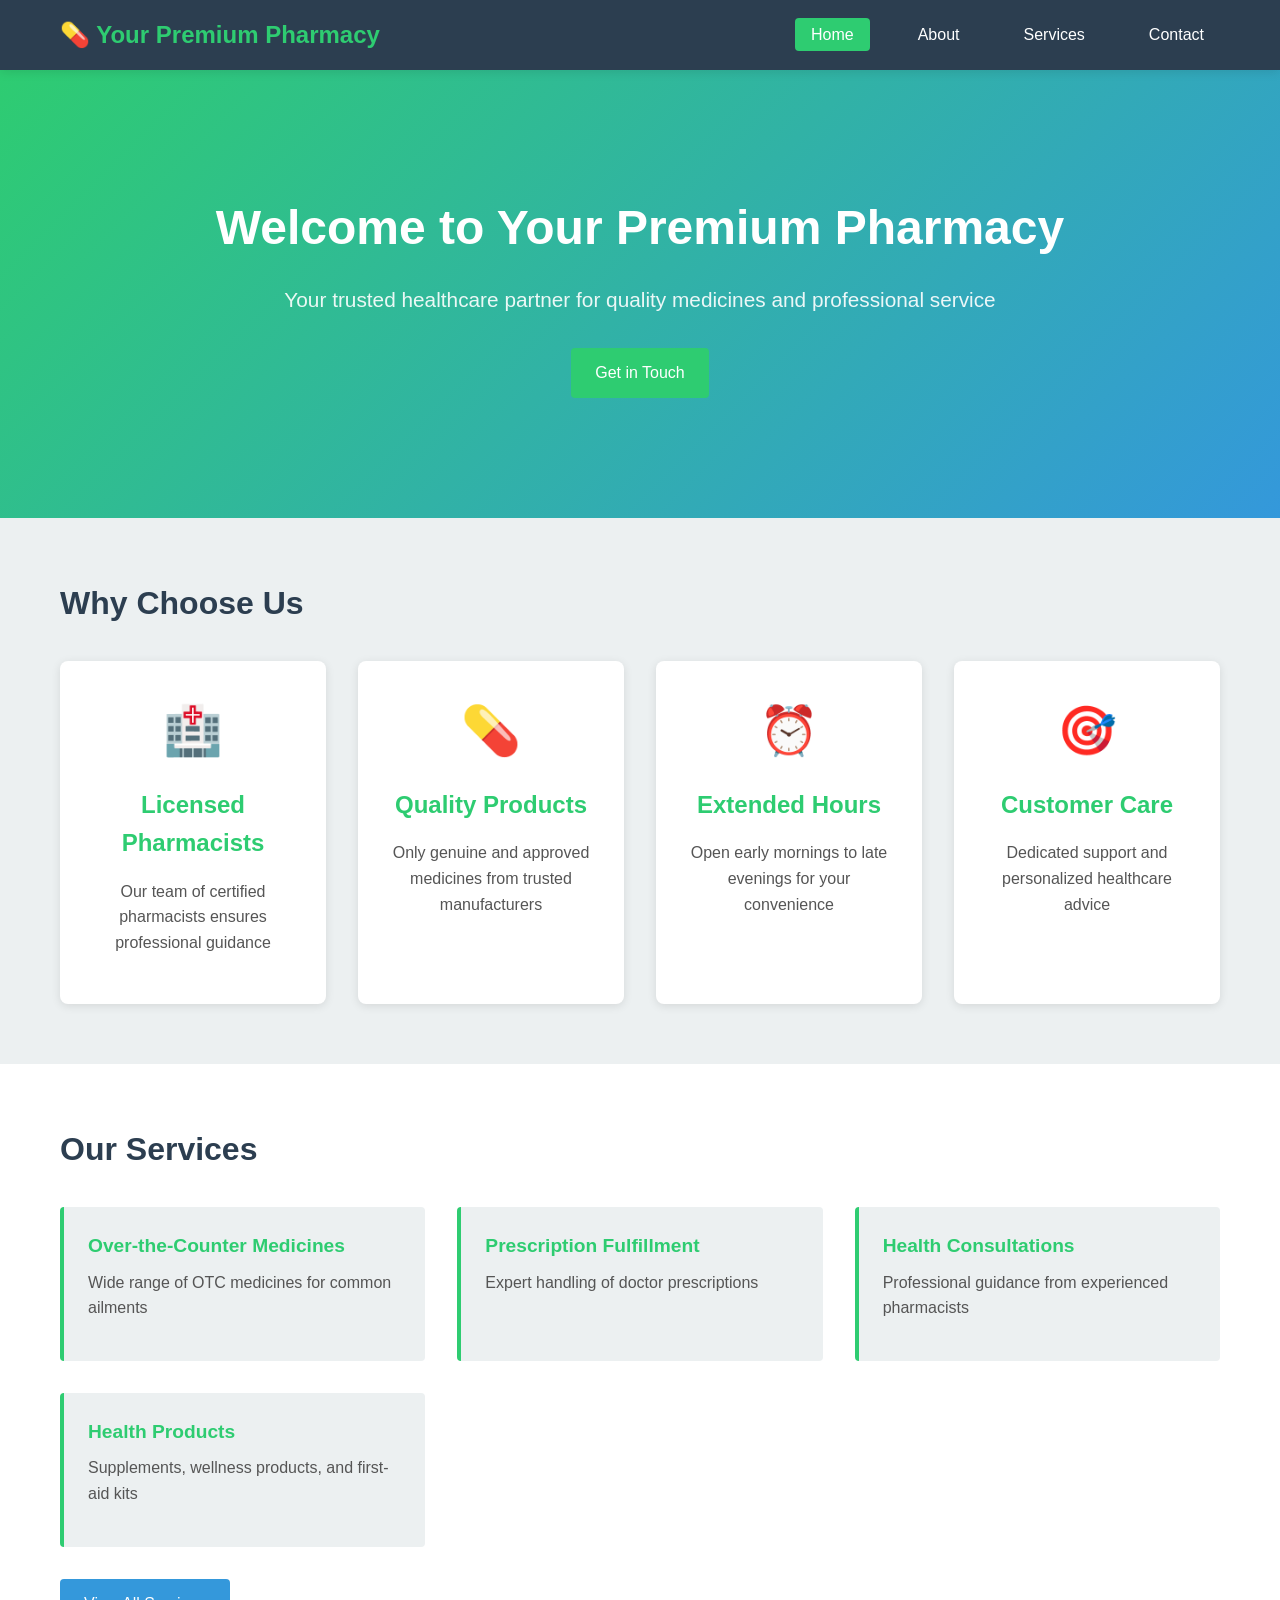
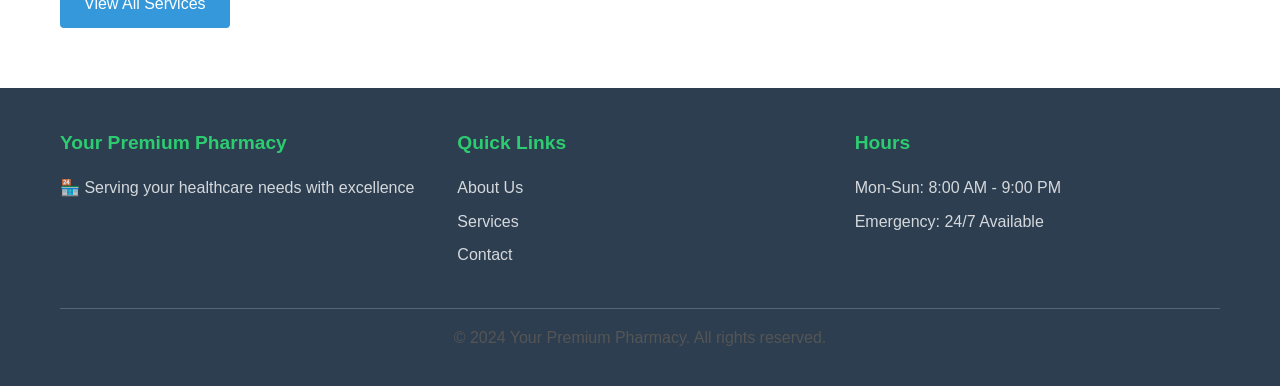
==== index.html @ 0029fe16 "Initial pharmacy website upload" ====
<!DOCTYPE html>
<html lang="en">
<head>
    <meta charset="UTF-8">
    <meta name="viewport" content="width=device-width, initial-scale=1.0">
    <meta name="description" content="Your Premium Pharmacy - Quality medicines and healthcare products in India">
    <title>Your Premium Pharmacy - Home</title>
    <link rel="stylesheet" href="style.css">
</head>
<body>
    <!-- Navigation -->
    <nav class="navbar">
        <div class="container">
            <div class="nav-brand">💊 Your Premium Pharmacy</div>
            <ul class="nav-menu">
                <li><a href="index.html" class="active">Home</a></li>
                <li><a href="about.html">About</a></li>
                <li><a href="services.html">Services</a></li>
                <li><a href="contact.html">Contact</a></li>
            </ul>
        </div>
    </nav>

    <!-- Hero Section -->
    <section class="hero">
        <div class="hero-content">
            <h1>Welcome to Your Premium Pharmacy</h1>
            <p>Your trusted healthcare partner for quality medicines and professional service</p>
            <a href="contact.html" class="btn btn-primary">Get in Touch</a>
        </div>
    </section>

    <!-- Features Section -->
    <section class="features">
        <div class="container">
            <h2>Why Choose Us</h2>
            <div class="feature-grid">
                <div class="feature-card">
                    <div class="feature-icon">🏥</div>
                    <h3>Licensed Pharmacists</h3>
                    <p>Our team of certified pharmacists ensures professional guidance</p>
                </div>
                <div class="feature-card">
                    <div class="feature-icon">💊</div>
                    <h3>Quality Products</h3>
                    <p>Only genuine and approved medicines from trusted manufacturers</p>
                </div>
                <div class="feature-card">
                    <div class="feature-icon">⏰</div>
                    <h3>Extended Hours</h3>
                    <p>Open early mornings to late evenings for your convenience</p>
                </div>
                <div class="feature-card">
                    <div class="feature-icon">🎯</div>
                    <h3>Customer Care</h3>
                    <p>Dedicated support and personalized healthcare advice</p>
                </div>
            </div>
        </div>
    </section>

    <!-- Services Overview -->
    <section class="services-overview">
        <div class="container">
            <h2>Our Services</h2>
            <div class="service-list">
                <div class="service-item">
                    <h4>Over-the-Counter Medicines</h4>
                    <p>Wide range of OTC medicines for common ailments</p>
                </div>
                <div class="service-item">
                    <h4>Prescription Fulfillment</h4>
                    <p>Expert handling of doctor prescriptions</p>
                </div>
                <div class="service-item">
                    <h4>Health Consultations</h4>
                    <p>Professional guidance from experienced pharmacists</p>
                </div>
                <div class="service-item">
                    <h4>Health Products</h4>
                    <p>Supplements, wellness products, and first-aid kits</p>
                </div>
            </div>
            <a href="services.html" class="btn btn-secondary">View All Services</a>
        </div>
    </section>

    <!-- Footer -->
    <footer class="footer">
        <div class="container">
            <div class="footer-content">
                <div class="footer-section">
                    <h4>Your Premium Pharmacy</h4>
                    <p>🏪 Serving your healthcare needs with excellence</p>
                </div>
                <div class="footer-section">
                    <h4>Quick Links</h4>
                    <ul>
                        <li><a href="about.html">About Us</a></li>
                        <li><a href="services.html">Services</a></li>
                        <li><a href="contact.html">Contact</a></li>
                    </ul>
                </div>
                <div class="footer-section">
                    <h4>Hours</h4>
                    <p>Mon-Sun: 8:00 AM - 9:00 PM</p>
                    <p>Emergency: 24/7 Available</p>
                </div>
            </div>
            <div class="footer-bottom">
                <p>&copy; 2024 Your Premium Pharmacy. All rights reserved.</p>
            </div>
        </div>
    </footer>

    <script src="script.js"></script>
</body>
</html>
---- style.css ----
/* ============ GLOBAL STYLES ============ */
* {
    margin: 0;
    padding: 0;
    box-sizing: border-box;
}

:root {
    --primary-color: #2ecc71;
    --secondary-color: #3498db;
    --dark-color: #2c3e50;
    --light-color: #ecf0f1;
    --text-color: #333;
    --border-color: #bdc3c7;
    --shadow: 0 2px 10px rgba(0, 0, 0, 0.1);
}

html {
    scroll-behavior: smooth;
}

body {
    font-family: 'Segoe UI', Tahoma, Geneva, Verdana, sans-serif;
    color: var(--text-color);
    line-height: 1.6;
    background-color: #fff;
}

.container {
    max-width: 1200px;
    margin: 0 auto;
    padding: 0 20px;
}

/* ============ TYPOGRAPHY ============ */
h1 {
    font-size: 2.5rem;
    margin-bottom: 1rem;
    color: var(--dark-color);
}

h2 {
    font-size: 2rem;
    margin-bottom: 1.5rem;
    color: var(--dark-color);
}

h3 {
    font-size: 1.5rem;
    margin-bottom: 0.5rem;
    color: var(--dark-color);
}

h4 {
    font-size: 1.2rem;
    margin-bottom: 0.5rem;
}

p {
    margin-bottom: 1rem;
    color: #555;
}

a {
    color: var(--primary-color);
    text-decoration: none;
    transition: color 0.3s ease;
}

a:hover {
    color: var(--secondary-color);
}

/* ============ NAVIGATION ============ */
.navbar {
    background-color: var(--dark-color);
    color: white;
    padding: 1rem 0;
    position: sticky;
    top: 0;
    z-index: 100;
    box-shadow: var(--shadow);
}

.navbar .container {
    display: flex;
    justify-content: space-between;
    align-items: center;
}

.nav-brand {
    font-size: 1.5rem;
    font-weight: bold;
    color: var(--primary-color);
}

.nav-menu {
    display: flex;
    list-style: none;
    gap: 2rem;
}

.nav-menu a {
    color: white;
    padding: 0.5rem 1rem;
    border-radius: 4px;
    transition: background-color 0.3s ease;
}

.nav-menu a:hover,
.nav-menu a.active {
    background-color: var(--primary-color);
    color: white;
}

/* ============ BUTTONS ============ */
.btn {
    display: inline-block;
    padding: 0.75rem 1.5rem;
    border: none;
    border-radius: 4px;
    font-size: 1rem;
    cursor: pointer;
    text-align: center;
    transition: all 0.3s ease;
    text-decoration: none;
}

.btn-primary {
    background-color: var(--primary-color);
    color: white;
}

.btn-primary:hover {
    background-color: #27ae60;
    box-shadow: var(--shadow);
    transform: translateY(-2px);
}

.btn-secondary {
    background-color: var(--secondary-color);
    color: white;
}

.btn-secondary:hover {
    background-color: #2980b9;
    box-shadow: var(--shadow);
    transform: translateY(-2px);
}

/* ============ HERO SECTION ============ */
.hero {
    background: linear-gradient(135deg, var(--primary-color) 0%, var(--secondary-color) 100%);
    color: white;
    padding: 120px 20px;
    text-align: center;
}

.hero-content h1 {
    color: white;
    font-size: 3rem;
    margin-bottom: 1rem;
}

.hero-content p {
    color: rgba(255, 255, 255, 0.9);
    font-size: 1.3rem;
    margin-bottom: 2rem;
}

/* ============ PAGE HEADER ============ */
.page-header {
    background: linear-gradient(135deg, var(--primary-color) 0%, var(--secondary-color) 100%);
    color: white;
    padding: 80px 20px;
    text-align: center;
}

.page-header h1 {
    color: white;
    font-size: 2.5rem;
}

.page-header p {
    color: rgba(255, 255, 255, 0.9);
    font-size: 1.1rem;
}

/* ============ SECTIONS ============ */
section {
    padding: 60px 0;
}

/* Features Section */
.features {
    background-color: var(--light-color);
}

.feature-grid {
    display: grid;
    grid-template-columns: repeat(auto-fit, minmax(250px, 1fr));
    gap: 2rem;
    margin-top: 2rem;
}

.feature-card {
    background: white;
    padding: 2rem;
    border-radius: 8px;
    text-align: center;
    box-shadow: var(--shadow);
    transition: transform 0.3s ease, box-shadow 0.3s ease;
}

.feature-card:hover {
    transform: translateY(-5px);
    box-shadow: 0 5px 20px rgba(0, 0, 0, 0.15);
}

.feature-icon {
    font-size: 3rem;
    margin-bottom: 1rem;
}

.feature-card h3 {
    color: var(--primary-color);
    margin-bottom: 1rem;
}

/* Services Overview */
.services-overview {
    background-color: white;
}

.service-list {
    display: grid;
    grid-template-columns: repeat(auto-fit, minmax(280px, 1fr));
    gap: 2rem;
    margin: 2rem 0 2rem 0;
}

.service-item {
    background-color: var(--light-color);
    padding: 1.5rem;
    border-left: 4px solid var(--primary-color);
    border-radius: 4px;
}

.service-item h4 {
    color: var(--primary-color);
}

/* Services Detail */
.services-detail {
    background-color: white;
}

.service-detail-item {
    background-color: var(--light-color);
    padding: 2rem;
    margin-bottom: 2rem;
    border-radius: 8px;
    border-left: 5px solid var(--primary-color);
}

.service-icon {
    font-size: 2.5rem;
    margin-bottom: 1rem;
}

.service-detail-item ul {
    margin-left: 1.5rem;
    margin-top: 1rem;
}

.service-detail-item li {
    margin-bottom: 0.5rem;
    color: #555;
}

/* About Section */
.about-section {
    background-color: white;
}

.about-grid {
    display: grid;
    grid-template-columns: 1fr 1fr;
    gap: 3rem;
    align-items: center;
    margin-top: 2rem;
}

.about-text h2 {
    color: var(--primary-color);
    margin-bottom: 1.5rem;
}

.about-list {
    list-style: none;
    margin: 1.5rem 0;
}

.about-list li {
    padding: 0.5rem 0;
    font-size: 1.05rem;
    color: #555;
}

.about-image {
    background-color: var(--light-color);
    padding: 3rem;
    border-radius: 8px;
    text-align: center;
}

.image-placeholder {
    background-color: #ddd;
    padding: 3rem;
    border-radius: 8px;
    font-size: 1.1rem;
    color: #999;
}

/* Team Section */
.team-section {
    background-color: var(--light-color);
}

.team-grid {
    display: grid;
    grid-template-columns: repeat(auto-fit, minmax(250px, 1fr));
    gap: 2rem;
    margin-top: 2rem;
}

.team-member {
    background: white;
    padding: 2rem;
    text-align: center;
    border-radius: 8px;
    box-shadow: var(--shadow);
}

.member-avatar {
    font-size: 3rem;
    margin-bottom: 1rem;
}

.team-member h3 {
    color: var(--primary-color);
    margin-bottom: 0.5rem;
}

.team-member p {
    margin-bottom: 0.5rem;
}

.member-bio {
    color: #999;
    font-size: 0.95rem;
}

/* Mission Section */
.mission-section {
    background-color: white;
}

.mission-grid {
    display: grid;
    grid-template-columns: 1fr 1fr;
    gap: 2rem;
    margin-top: 2rem;
}

.mission-card {
    background: linear-gradient(135deg, rgba(46, 204, 113, 0.1) 0%, rgba(52, 152, 219, 0.1) 100%);
    padding: 2rem;
    border-radius: 8px;
    border-left: 5px solid var(--primary-color);
}

.mission-card h3 {
    color: var(--primary-color);
    margin-bottom: 1rem;
}

/* Contact Section */
.contact-section {
    background-color: white;
}

.contact-grid {
    display: grid;
    grid-template-columns: 1fr 1fr;
    gap: 3rem;
    margin-top: 2rem;
}

.contact-info,
.contact-form {
    background-color: var(--light-color);
    padding: 2rem;
    border-radius: 8px;
}

.contact-info h2,
.contact-form h2 {
    color: var(--primary-color);
    margin-bottom: 2rem;
}

.info-item {
    margin-bottom: 2rem;
    padding-bottom: 2rem;
    border-bottom: 1px solid #ddd;
}

.info-item:last-child {
    border-bottom: none;
}

.info-item h3 {
    color: var(--primary-color);
    margin-bottom: 0.5rem;
}

.info-item p {
    margin-bottom: 0.3rem;
}

.info-item a {
    color: var(--secondary-color);
    font-weight: 500;
}

/* Contact Form */
.form-group {
    margin-bottom: 1.5rem;
}

.form-group label {
    display: block;
    margin-bottom: 0.5rem;
    font-weight: 500;
    color: var(--dark-color);
}

.form-group input,
.form-group textarea {
    width: 100%;
    padding: 0.75rem;
    border: 1px solid var(--border-color);
    border-radius: 4px;
    font-family: inherit;
    font-size: 1rem;
}

.form-group input:focus,
.form-group textarea:focus {
    outline: none;
    border-color: var(--primary-color);
    box-shadow: 0 0 5px rgba(46, 204, 113, 0.3);
}

.form-message {
    margin-top: 1rem;
    padding: 1rem;
    border-radius: 4px;
    text-align: center;
    display: none;
}

.form-message.success {
    background-color: #d4edda;
    color: #155724;
    border: 1px solid #c3e6cb;
    display: block;
}

.form-message.error {
    background-color: #f8d7da;
    color: #721c24;
    border: 1px solid #f5c6cb;
    display: block;
}

/* Map Section */
.map-section {
    background-color: var(--light-color);
}

.map-placeholder {
    background-color: white;
    border: 2px dashed var(--border-color);
    padding: 4rem;
    text-align: center;
    border-radius: 8px;
    margin-top: 2rem;
    color: #999;
}

/* CTA Section */
.cta-section {
    background: linear-gradient(135deg, var(--primary-color) 0%, var(--secondary-color) 100%);
    color: white;
    text-align: center;
    padding: 60px 20px;
}

.cta-section h2 {
    color: white;
}

.cta-section p {
    color: rgba(255, 255, 255, 0.9);
    margin-bottom: 2rem;
}

/* ============ FOOTER ============ */
.footer {
    background-color: var(--dark-color);
    color: white;
    padding: 40px 0 20px;
}

.footer-content {
    display: grid;
    grid-template-columns: repeat(auto-fit, minmax(250px, 1fr));
    gap: 2rem;
    margin-bottom: 2rem;
}

.footer-section h4 {
    color: var(--primary-color);
    margin-bottom: 1rem;
}

.footer-section p {
    color: rgba(255, 255, 255, 0.8);
    margin-bottom: 0.5rem;
}

.footer-section ul {
    list-style: none;
}

.footer-section ul li {
    margin-bottom: 0.5rem;
}

.footer-section a {
    color: rgba(255, 255, 255, 0.8);
}

.footer-section a:hover {
    color: var(--primary-color);
}

.footer-bottom {
    border-top: 1px solid rgba(255, 255, 255, 0.2);
    padding-top: 1rem;
    text-align: center;
    color: rgba(255, 255, 255, 0.6);
}

/* ============ RESPONSIVE DESIGN ============ */
@media (max-width: 768px) {
    h1 {
        font-size: 2rem;
    }

    h2 {
        font-size: 1.5rem;
    }

    .hero {
        padding: 80px 20px;
    }

    .hero-content h1 {
        font-size: 2rem;
    }

    .hero-content p {
        font-size: 1rem;
    }

    .page-header {
        padding: 60px 20px;
    }

    .page-header h1 {
        font-size: 2rem;
    }

    .nav-menu {
        gap: 1rem;
    }

    .nav-menu a {
        padding: 0.5rem 0.75rem;
        font-size: 0.9rem;
    }

    .about-grid,
    .mission-grid,
    .contact-grid {
        grid-template-columns: 1fr;
    }

    section {
        padding: 40px 0;
    }

    .feature-grid,
    .service-list,
    .team-grid {
        grid-template-columns: 1fr;
    }
}

@media (max-width: 480px) {
    h1 {
        font-size: 1.5rem;
    }

    h2 {
        font-size: 1.25rem;
    }

    .nav-brand {
        font-size: 1.2rem;
    }

    .nav-menu {
        gap: 0.5rem;
    }

    .nav-menu a {
        padding: 0.5rem;
        font-size: 0.8rem;
    }

    .hero {
        padding: 60px 20px;
    }

    .hero-content h1 {
        font-size: 1.5rem;
    }

    .hero-content p {
        font-size: 0.9rem;
    }

    .btn {
        padding: 0.6rem 1.2rem;
        font-size: 0.9rem;
    }

    .feature-icon,
    .service-icon {
        font-size: 2rem;
    }

    section {
        padding: 30px 0;
    }
}
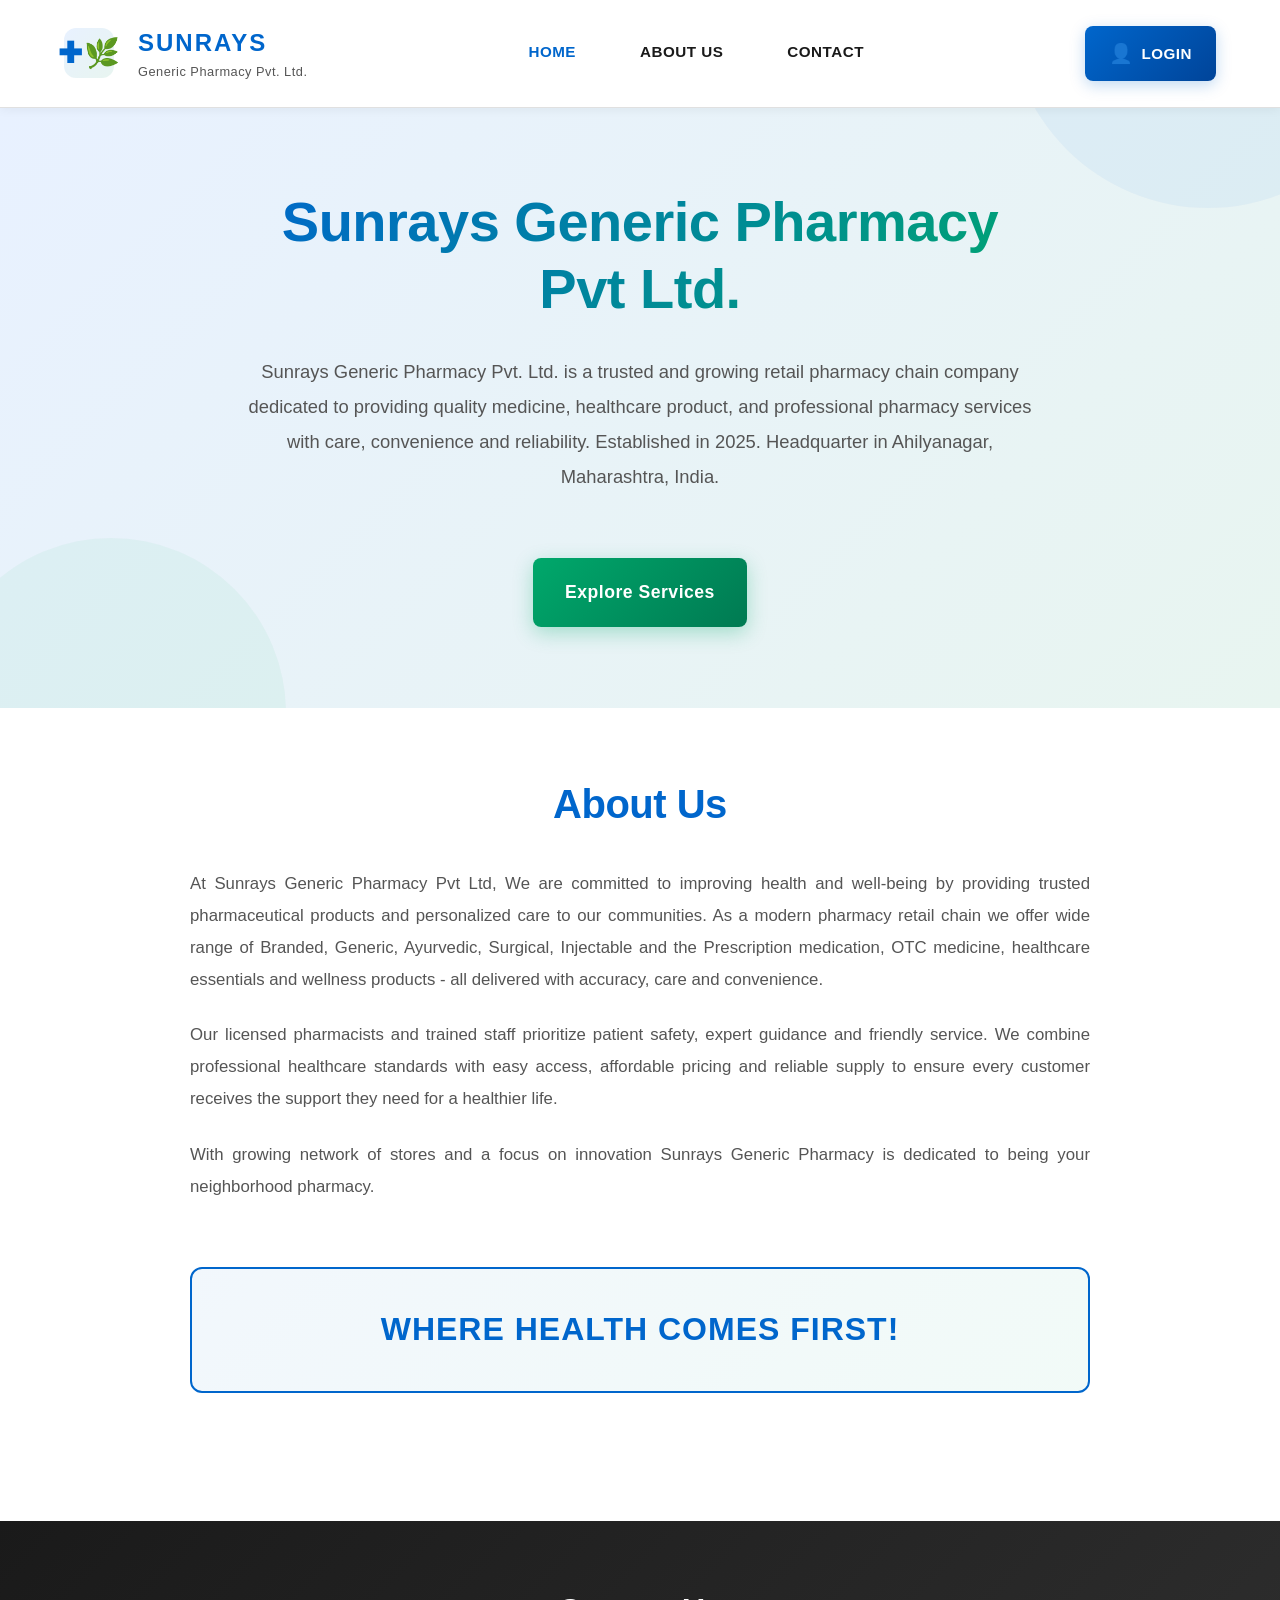
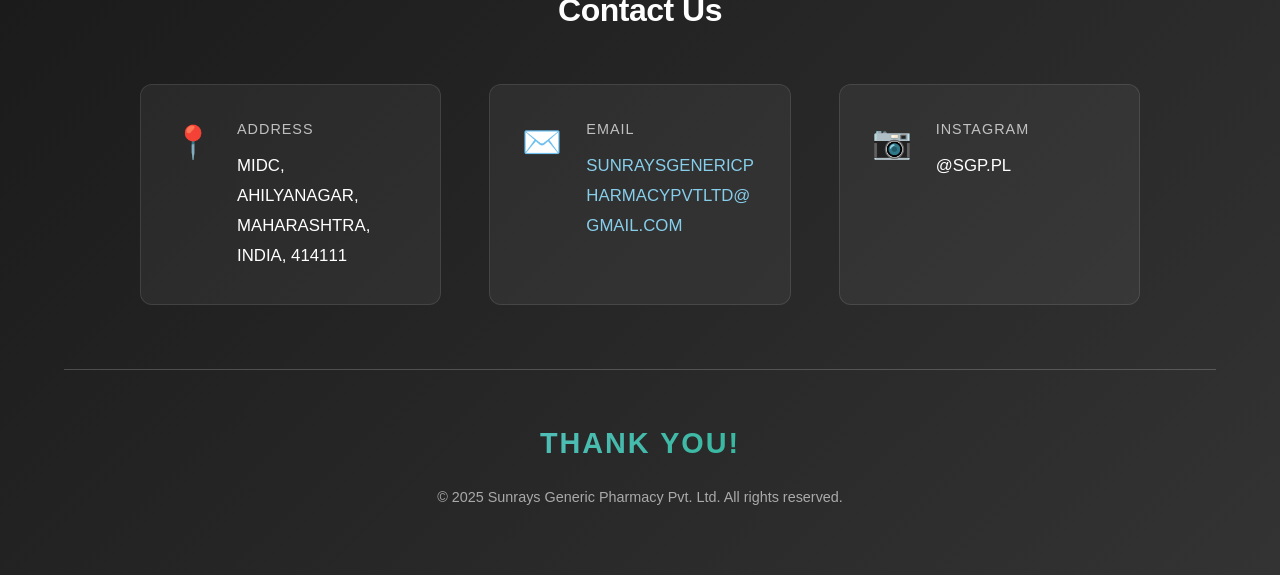
==== commit 47ed6390: "Update homepage to Sunrays fancy landing page design" ====
--- a/index.html
+++ b/index.html
@@ -3,112 +3,127 @@
 <head>
     <meta charset="UTF-8">
     <meta name="viewport" content="width=device-width, initial-scale=1.0">
-    <meta name="description" content="Your Premium Pharmacy - Quality medicines and healthcare products in India">
-    <title>Your Premium Pharmacy - Home</title>
+    <meta name="description" content="Sunrays Generic Pharmacy Pvt. Ltd. - Trusted Pharmacy Services in Ahilyanagar, Maharashtra">
+    <title>Sunrays Generic Pharmacy - Your Trusted Healthcare Partner</title>
     <link rel="stylesheet" href="style.css">
 </head>
 <body>
-    <!-- Navigation -->
-    <nav class="navbar">
+    <!-- ============ HEADER / NAVBAR ============ -->
+    <header class="navbar">
         <div class="container">
-            <div class="nav-brand">💊 Your Premium Pharmacy</div>
-            <ul class="nav-menu">
-                <li><a href="index.html" class="active">Home</a></li>
-                <li><a href="about.html">About</a></li>
-                <li><a href="services.html">Services</a></li>
-                <li><a href="contact.html">Contact</a></li>
-            </ul>
+            <div class="navbar-content">
+                <!-- Logo Section -->
+                <div class="logo-section">
+                    <div class="logo-icon">
+                        <span class="medical-cross">✚</span>
+                        <span class="leaf-icon">🌿</span>
+                    </div>
+                    <div class="logo-text">
+                        <div class="logo-brand">SUNRAYS</div>
+                        <div class="logo-subtitle">Generic Pharmacy Pvt. Ltd.</div>
+                    </div>
+                </div>
+
+                <!-- Navigation Links -->
+                <nav class="nav-links">
+                    <a href="#home" class="nav-link">HOME</a>
+                    <a href="#about" class="nav-link">ABOUT US</a>
+                    <a href="#contact" class="nav-link">CONTACT</a>
+                </nav>
+
+                <!-- Login Button -->
+                <button class="login-btn">
+                    <span class="user-icon">👤</span>
+                    <span class="login-text">LOGIN</span>
+                </button>
+            </div>
         </div>
-    </nav>
+    </header>
 
-    <!-- Hero Section -->
-    <section class="hero">
-        <div class="hero-content">
-            <h1>Welcome to Your Premium Pharmacy</h1>
-            <p>Your trusted healthcare partner for quality medicines and professional service</p>
-            <a href="contact.html" class="btn btn-primary">Get in Touch</a>
+    <!-- ============ HERO SECTION ============ -->
+    <section id="home" class="hero">
+        <div class="container">
+            <div class="hero-content">
+                <h1 class="hero-title">
+                    Sunrays Generic Pharmacy<br>Pvt Ltd.
+                </h1>
+                
+                <p class="hero-description">
+                    Sunrays Generic Pharmacy Pvt. Ltd. is a trusted and growing retail pharmacy chain company dedicated to providing quality medicine, healthcare product, and professional pharmacy services with care, convenience and reliability. Established in 2025. Headquarter in Ahilyanagar, Maharashtra, India.
+                </p>
+
+                <button class="cta-button">Explore Services</button>
+            </div>
         </div>
     </section>
 
-    <!-- Features Section -->
-    <section class="features">
+    <!-- ============ ABOUT US SECTION ============ -->
+    <section id="about" class="about-section">
         <div class="container">
-            <h2>Why Choose Us</h2>
-            <div class="feature-grid">
-                <div class="feature-card">
-                    <div class="feature-icon">🏥</div>
-                    <h3>Licensed Pharmacists</h3>
-                    <p>Our team of certified pharmacists ensures professional guidance</p>
-                </div>
-                <div class="feature-card">
-                    <div class="feature-icon">💊</div>
-                    <h3>Quality Products</h3>
-                    <p>Only genuine and approved medicines from trusted manufacturers</p>
-                </div>
-                <div class="feature-card">
-                    <div class="feature-icon">⏰</div>
-                    <h3>Extended Hours</h3>
-                    <p>Open early mornings to late evenings for your convenience</p>
-                </div>
-                <div class="feature-card">
-                    <div class="feature-icon">🎯</div>
-                    <h3>Customer Care</h3>
-                    <p>Dedicated support and personalized healthcare advice</p>
+            <h2 class="section-title">About Us</h2>
+
+            <div class="about-content">
+                <p class="about-paragraph">
+                    At Sunrays Generic Pharmacy Pvt Ltd, We are committed to improving health and well-being by providing trusted pharmaceutical products and personalized care to our communities. As a modern pharmacy retail chain we offer wide range of Branded, Generic, Ayurvedic, Surgical, Injectable and the Prescription medication, OTC medicine, healthcare essentials and wellness products - all delivered with accuracy, care and convenience.
+                </p>
+
+                <p class="about-paragraph">
+                    Our licensed pharmacists and trained staff prioritize patient safety, expert guidance and friendly service. We combine professional healthcare standards with easy access, affordable pricing and reliable supply to ensure every customer receives the support they need for a healthier life.
+                </p>
+
+                <p class="about-paragraph">
+                    With growing network of stores and a focus on innovation Sunrays Generic Pharmacy is dedicated to being your neighborhood pharmacy.
+                </p>
+
+                <div class="slogan-box">
+                    <p class="slogan">WHERE HEALTH COMES FIRST!</p>
                 </div>
             </div>
         </div>
     </section>
 
-    <!-- Services Overview -->
-    <section class="services-overview">
+    <!-- ============ FOOTER / CONTACT SECTION ============ -->
+    <footer id="contact" class="footer">
         <div class="container">
-            <h2>Our Services</h2>
-            <div class="service-list">
-                <div class="service-item">
-                    <h4>Over-the-Counter Medicines</h4>
-                    <p>Wide range of OTC medicines for common ailments</p>
+            <h3 class="footer-title">Contact Us</h3>
+
+            <div class="contact-content">
+                <!-- Address -->
+                <div class="contact-item">
+                    <div class="contact-icon">📍</div>
+                    <div class="contact-info">
+                        <p class="contact-label">Address</p>
+                        <p class="contact-value">MIDC, AHILYANAGAR, MAHARASHTRA, INDIA, 414111</p>
+                    </div>
                 </div>
-                <div class="service-item">
-                    <h4>Prescription Fulfillment</h4>
-                    <p>Expert handling of doctor prescriptions</p>
+
+                <!-- Email -->
+                <div class="contact-item">
+                    <div class="contact-icon">✉️</div>
+                    <div class="contact-info">
+                        <p class="contact-label">Email</p>
+                        <p class="contact-value">
+                            <a href="mailto:SUNRAYSGENERICPHARMACYPVTLTD@GMAIL.COM">
+                                SUNRAYSGENERICPHARMACYPVTLTD@GMAIL.COM
+                            </a>
+                        </p>
+                    </div>
                 </div>
-                <div class="service-item">
-                    <h4>Health Consultations</h4>
-                    <p>Professional guidance from experienced pharmacists</p>
-                </div>
-                <div class="service-item">
-                    <h4>Health Products</h4>
-                    <p>Supplements, wellness products, and first-aid kits</p>
+
+                <!-- Instagram -->
+                <div class="contact-item">
+                    <div class="contact-icon">📷</div>
+                    <div class="contact-info">
+                        <p class="contact-label">Instagram</p>
+                        <p class="contact-value">@SGP.PL</p>
+                    </div>
                 </div>
             </div>
-            <a href="services.html" class="btn btn-secondary">View All Services</a>
-        </div>
-    </section>
 
-    <!-- Footer -->
-    <footer class="footer">
-        <div class="container">
-            <div class="footer-content">
-                <div class="footer-section">
-                    <h4>Your Premium Pharmacy</h4>
-                    <p>🏪 Serving your healthcare needs with excellence</p>
-                </div>
-                <div class="footer-section">
-                    <h4>Quick Links</h4>
-                    <ul>
-                        <li><a href="about.html">About Us</a></li>
-                        <li><a href="services.html">Services</a></li>
-                        <li><a href="contact.html">Contact</a></li>
-                    </ul>
-                </div>
-                <div class="footer-section">
-                    <h4>Hours</h4>
-                    <p>Mon-Sun: 8:00 AM - 9:00 PM</p>
-                    <p>Emergency: 24/7 Available</p>
-                </div>
-            </div>
-            <div class="footer-bottom">
-                <p>&copy; 2024 Your Premium Pharmacy. All rights reserved.</p>
+            <!-- Closing Note -->
+            <div class="footer-closing">
+                <p class="thank-you">THANK YOU!</p>
+                <p class="footer-copyright">&copy; 2025 Sunrays Generic Pharmacy Pvt. Ltd. All rights reserved.</p>
             </div>
         </div>
     </footer>
--- a/style.css
+++ b/style.css
@@ -1,3 +1,28 @@
+/* ============ ROOT VARIABLES ============ */
+:root {
+    /* Medical Color Palette */
+    --primary-blue: #0066cc;
+    --soft-blue: #e8f1ff;
+    --accent-green: #00a86b;
+    --light-green: #e8f5f0;
+    --dark-text: #1a1a1a;
+    --light-text: #555;
+    --white: #ffffff;
+    --border-gray: #e0e0e0;
+    
+    /* Spacing */
+    --spacing-xs: 0.5rem;
+    --spacing-sm: 1rem;
+    --spacing-md: 1.5rem;
+    --spacing-lg: 2rem;
+    --spacing-xl: 3rem;
+    --spacing-2xl: 4rem;
+    
+    /* Transitions */
+    --transition-smooth: all 0.3s cubic-bezier(0.25, 0.46, 0.45, 0.94);
+    --transition-ease: all 0.4s ease-in-out;
+}
+
 /* ============ GLOBAL STYLES ============ */
 * {
     margin: 0;
@@ -5,666 +30,752 @@
     box-sizing: border-box;
 }
 
-:root {
-    --primary-color: #2ecc71;
-    --secondary-color: #3498db;
-    --dark-color: #2c3e50;
-    --light-color: #ecf0f1;
-    --text-color: #333;
-    --border-color: #bdc3c7;
-    --shadow: 0 2px 10px rgba(0, 0, 0, 0.1);
-}
-
 html {
     scroll-behavior: smooth;
 }
 
 body {
-    font-family: 'Segoe UI', Tahoma, Geneva, Verdana, sans-serif;
-    color: var(--text-color);
+    font-family: 'Segoe UI', 'Trebuchet MS', sans-serif;
+    color: var(--dark-text);
     line-height: 1.6;
-    background-color: #fff;
+    background-color: var(--white);
+    overflow-x: hidden;
 }
 
 .container {
     max-width: 1200px;
     margin: 0 auto;
-    padding: 0 20px;
+    padding: 0 var(--spacing-md);
+}
+
+/* ============ ANIMATIONS ============ */
+@keyframes fadeInDown {
+    from {
+        opacity: 0;
+        transform: translateY(-20px);
+    }
+    to {
+        opacity: 1;
+        transform: translateY(0);
+    }
+}
+
+@keyframes fadeInUp {
+    from {
+        opacity: 0;
+        transform: translateY(20px);
+    }
+    to {
+        opacity: 1;
+        transform: translateY(0);
+    }
+}
+
+@keyframes slideInLeft {
+    from {
+        opacity: 0;
+        transform: translateX(-30px);
+    }
+    to {
+        opacity: 1;
+        transform: translateX(0);
+    }
+}
+
+@keyframes glow {
+    0%, 100% {
+        box-shadow: 0 0 20px rgba(0, 102, 204, 0.1);
+    }
+    50% {
+        box-shadow: 0 0 40px rgba(0, 102, 204, 0.2);
+    }
 }
 
 /* ============ TYPOGRAPHY ============ */
+h1, h2, h3 {
+    font-weight: 700;
+    letter-spacing: -0.5px;
+}
+
 h1 {
+    font-size: 3.5rem;
+    line-height: 1.2;
+    color: var(--dark-text);
+}
+
+h2 {
     font-size: 2.5rem;
-    margin-bottom: 1rem;
-    color: var(--dark-color);
-}
-
-h2 {
-    font-size: 2rem;
-    margin-bottom: 1.5rem;
-    color: var(--dark-color);
+    color: var(--primary-blue);
+    margin-bottom: var(--spacing-lg);
+    text-align: center;
 }
 
 h3 {
-    font-size: 1.5rem;
-    margin-bottom: 0.5rem;
-    color: var(--dark-color);
-}
-
-h4 {
+    font-size: 1.8rem;
+    color: var(--primary-blue);
+}
+
+p {
+    font-size: 1rem;
+    color: var(--light-text);
+    line-height: 1.8;
+    margin-bottom: var(--spacing-md);
+}
+
+a {
+    color: var(--primary-blue);
+    text-decoration: none;
+    transition: var(--transition-smooth);
+}
+
+a:hover {
+    color: var(--accent-green);
+    text-decoration: underline;
+}
+
+/* ============ BUTTONS ============ */
+button {
+    font-family: inherit;
+    cursor: pointer;
+    border: none;
+    border-radius: 8px;
+    transition: var(--transition-ease);
+    font-size: 0.95rem;
+    font-weight: 600;
+    letter-spacing: 0.5px;
+}
+
+.login-btn {
+    background: linear-gradient(135deg, var(--primary-blue) 0%, #004499 100%);
+    color: var(--white);
+    padding: var(--spacing-sm) var(--spacing-md);
+    display: flex;
+    align-items: center;
+    gap: var(--spacing-xs);
+    box-shadow: 0 4px 15px rgba(0, 102, 204, 0.25);
+    animation: fadeInDown 0.8s ease-out;
+}
+
+.login-btn:hover {
+    transform: translateY(-3px);
+    box-shadow: 0 6px 25px rgba(0, 102, 204, 0.35);
+}
+
+.login-btn:active {
+    transform: translateY(-1px);
+}
+
+.user-icon {
     font-size: 1.2rem;
-    margin-bottom: 0.5rem;
-}
-
-p {
-    margin-bottom: 1rem;
-    color: #555;
-}
-
-a {
-    color: var(--primary-color);
-    text-decoration: none;
-    transition: color 0.3s ease;
-}
-
-a:hover {
-    color: var(--secondary-color);
-}
-
-/* ============ NAVIGATION ============ */
+}
+
+.login-text {
+    display: inline;
+}
+
+.cta-button {
+    background: linear-gradient(135deg, var(--accent-green) 0%, #007a52 100%);
+    color: var(--white);
+    padding: var(--spacing-md) var(--spacing-lg);
+    font-size: 1.1rem;
+    margin-top: var(--spacing-lg);
+    box-shadow: 0 6px 20px rgba(0, 168, 107, 0.3);
+    animation: fadeInUp 1s ease-out 0.3s both;
+}
+
+.cta-button:hover {
+    transform: translateY(-4px);
+    box-shadow: 0 8px 30px rgba(0, 168, 107, 0.4);
+}
+
+/* ============ NAVBAR ============ */
 .navbar {
-    background-color: var(--dark-color);
-    color: white;
-    padding: 1rem 0;
+    background: var(--white);
+    border-bottom: 1px solid var(--border-gray);
     position: sticky;
     top: 0;
-    z-index: 100;
-    box-shadow: var(--shadow);
-}
-
-.navbar .container {
+    z-index: 1000;
+    box-shadow: 0 2px 10px rgba(0, 0, 0, 0.05);
+}
+
+.navbar-content {
     display: flex;
+    align-items: center;
     justify-content: space-between;
+    gap: var(--spacing-lg);
+    padding: var(--spacing-md) 0;
+    animation: fadeInDown 0.6s ease-out;
+}
+
+/* Logo Section */
+.logo-section {
+    display: flex;
     align-items: center;
-}
-
-.nav-brand {
+    gap: var(--spacing-md);
+    flex: 0 0 auto;
+}
+
+.logo-icon {
+    display: flex;
+    align-items: center;
+    justify-content: center;
+    width: 50px;
+    height: 50px;
+    background: linear-gradient(135deg, var(--soft-blue) 0%, var(--light-green) 100%);
+    border-radius: 12px;
+    font-size: 1.8rem;
+    gap: 2px;
+    animation: slideInLeft 0.6s ease-out;
+}
+
+.medical-cross {
+    color: var(--primary-blue);
+    font-weight: bold;
+}
+
+.leaf-icon {
+    color: var(--accent-green);
+}
+
+.logo-text {
+    animation: slideInLeft 0.6s ease-out 0.1s both;
+}
+
+.logo-brand {
     font-size: 1.5rem;
-    font-weight: bold;
-    color: var(--primary-color);
-}
-
-.nav-menu {
+    font-weight: 800;
+    color: var(--primary-blue);
+    letter-spacing: 2px;
+}
+
+.logo-subtitle {
+    font-size: 0.8rem;
+    color: var(--light-text);
+    font-weight: 500;
+    letter-spacing: 0.5px;
+}
+
+/* Navigation Links */
+.nav-links {
     display: flex;
-    list-style: none;
-    gap: 2rem;
-}
-
-.nav-menu a {
-    color: white;
-    padding: 0.5rem 1rem;
-    border-radius: 4px;
-    transition: background-color 0.3s ease;
-}
-
-.nav-menu a:hover,
-.nav-menu a.active {
-    background-color: var(--primary-color);
-    color: white;
-}
-
-/* ============ BUTTONS ============ */
-.btn {
-    display: inline-block;
-    padding: 0.75rem 1.5rem;
-    border: none;
-    border-radius: 4px;
-    font-size: 1rem;
-    cursor: pointer;
-    text-align: center;
-    transition: all 0.3s ease;
-    text-decoration: none;
-}
-
-.btn-primary {
-    background-color: var(--primary-color);
-    color: white;
-}
-
-.btn-primary:hover {
-    background-color: #27ae60;
-    box-shadow: var(--shadow);
-    transform: translateY(-2px);
-}
-
-.btn-secondary {
-    background-color: var(--secondary-color);
-    color: white;
-}
-
-.btn-secondary:hover {
-    background-color: #2980b9;
-    box-shadow: var(--shadow);
-    transform: translateY(-2px);
+    gap: var(--spacing-lg);
+    flex: 1;
+    justify-content: center;
+    animation: fadeInDown 0.6s ease-out 0.15s both;
+}
+
+.nav-link {
+    color: var(--dark-text);
+    font-weight: 600;
+    font-size: 0.95rem;
+    letter-spacing: 0.5px;
+    padding: var(--spacing-xs) var(--spacing-sm);
+    border-bottom: 2px solid transparent;
+    transition: var(--transition-smooth);
+    position: relative;
+}
+
+.nav-link::after {
+    content: '';
+    position: absolute;
+    bottom: -2px;
+    left: 0;
+    width: 0;
+    height: 2px;
+    background: linear-gradient(90deg, var(--primary-blue), var(--accent-green));
+    transition: width 0.3s ease;
+}
+
+.nav-link:hover::after {
+    width: 100%;
+}
+
+.nav-link:hover {
+    color: var(--primary-blue);
 }
 
 /* ============ HERO SECTION ============ */
 .hero {
-    background: linear-gradient(135deg, var(--primary-color) 0%, var(--secondary-color) 100%);
-    color: white;
-    padding: 120px 20px;
+    background: linear-gradient(135deg, var(--soft-blue) 0%, var(--light-green) 100%);
+    padding: var(--spacing-2xl) var(--spacing-md);
+    min-height: 600px;
+    display: flex;
+    align-items: center;
+    justify-content: center;
+    position: relative;
+    overflow: hidden;
+}
+
+.hero::before {
+    content: '';
+    position: absolute;
+    top: -50%;
+    right: -10%;
+    width: 400px;
+    height: 400px;
+    background: rgba(0, 102, 204, 0.05);
+    border-radius: 50%;
+    animation: glow 6s ease-in-out infinite;
+}
+
+.hero::after {
+    content: '';
+    position: absolute;
+    bottom: -30%;
+    left: -5%;
+    width: 350px;
+    height: 350px;
+    background: rgba(0, 168, 107, 0.05);
+    border-radius: 50%;
+    animation: glow 8s ease-in-out infinite 1s;
+}
+
+.hero-content {
+    position: relative;
+    z-index: 2;
     text-align: center;
-}
-
-.hero-content h1 {
-    color: white;
-    font-size: 3rem;
-    margin-bottom: 1rem;
-}
-
-.hero-content p {
-    color: rgba(255, 255, 255, 0.9);
-    font-size: 1.3rem;
-    margin-bottom: 2rem;
-}
-
-/* ============ PAGE HEADER ============ */
-.page-header {
-    background: linear-gradient(135deg, var(--primary-color) 0%, var(--secondary-color) 100%);
-    color: white;
-    padding: 80px 20px;
+    max-width: 800px;
+}
+
+.hero-title {
+    animation: fadeInDown 0.8s ease-out;
+    background: linear-gradient(135deg, var(--primary-blue) 0%, var(--accent-green) 100%);
+    -webkit-background-clip: text;
+    -webkit-text-fill-color: transparent;
+    background-clip: text;
+    margin-bottom: var(--spacing-lg);
+}
+
+.hero-description {
+    font-size: 1.15rem;
+    line-height: 1.9;
+    color: var(--light-text);
+    animation: fadeInUp 0.8s ease-out 0.2s both;
+    margin-bottom: var(--spacing-lg);
+}
+
+/* ============ ABOUT SECTION ============ */
+.about-section {
+    padding: var(--spacing-2xl) var(--spacing-md);
+    background: var(--white);
+}
+
+.section-title {
+    animation: fadeInDown 0.8s ease-out;
+}
+
+.about-content {
+    max-width: 900px;
+    margin: 0 auto;
+}
+
+.about-paragraph {
+    animation: fadeInUp 0.8s ease-out backwards;
+    text-align: justify;
+    font-size: 1.05rem;
+    line-height: 1.9;
+    color: var(--light-text);
+}
+
+.about-paragraph:nth-child(1) {
+    animation-delay: 0.2s;
+}
+
+.about-paragraph:nth-child(2) {
+    animation-delay: 0.4s;
+}
+
+.about-paragraph:nth-child(3) {
+    animation-delay: 0.6s;
+}
+
+/* Slogan Box */
+.slogan-box {
+    margin: var(--spacing-2xl) 0;
+    padding: var(--spacing-lg) var(--spacing-xl);
+    background: linear-gradient(135deg, rgba(0, 102, 204, 0.05) 0%, rgba(0, 168, 107, 0.05) 100%);
+    border: 2px solid var(--primary-blue);
+    border-radius: 12px;
+    animation: fadeInUp 0.8s ease-out 0.8s both;
+}
+
+.slogan {
+    font-size: 2rem;
+    font-weight: 800;
+    color: var(--primary-blue);
     text-align: center;
-}
-
-.page-header h1 {
-    color: white;
-    font-size: 2.5rem;
-}
-
-.page-header p {
-    color: rgba(255, 255, 255, 0.9);
-    font-size: 1.1rem;
-}
-
-/* ============ SECTIONS ============ */
-section {
-    padding: 60px 0;
-}
-
-/* Features Section */
-.features {
-    background-color: var(--light-color);
-}
-
-.feature-grid {
-    display: grid;
-    grid-template-columns: repeat(auto-fit, minmax(250px, 1fr));
-    gap: 2rem;
-    margin-top: 2rem;
-}
-
-.feature-card {
-    background: white;
-    padding: 2rem;
-    border-radius: 8px;
+    letter-spacing: 1px;
+    margin: 0;
+    text-transform: uppercase;
+}
+
+/* ============ FOOTER / CONTACT SECTION ============ */
+.footer {
+    background: linear-gradient(135deg, var(--dark-text) 0%, #333333 100%);
+    color: var(--white);
+    padding: var(--spacing-2xl) var(--spacing-md);
+}
+
+.footer-title {
+    color: var(--white);
     text-align: center;
-    box-shadow: var(--shadow);
-    transition: transform 0.3s ease, box-shadow 0.3s ease;
-}
-
-.feature-card:hover {
-    transform: translateY(-5px);
-    box-shadow: 0 5px 20px rgba(0, 0, 0, 0.15);
-}
-
-.feature-icon {
-    font-size: 3rem;
-    margin-bottom: 1rem;
-}
-
-.feature-card h3 {
-    color: var(--primary-color);
-    margin-bottom: 1rem;
-}
-
-/* Services Overview */
-.services-overview {
-    background-color: white;
-}
-
-.service-list {
+    margin-bottom: var(--spacing-xl);
+    font-size: 2rem;
+    animation: fadeInDown 0.8s ease-out;
+}
+
+.contact-content {
     display: grid;
     grid-template-columns: repeat(auto-fit, minmax(280px, 1fr));
-    gap: 2rem;
-    margin: 2rem 0 2rem 0;
-}
-
-.service-item {
-    background-color: var(--light-color);
-    padding: 1.5rem;
-    border-left: 4px solid var(--primary-color);
-    border-radius: 4px;
-}
-
-.service-item h4 {
-    color: var(--primary-color);
-}
-
-/* Services Detail */
-.services-detail {
-    background-color: white;
-}
-
-.service-detail-item {
-    background-color: var(--light-color);
-    padding: 2rem;
-    margin-bottom: 2rem;
-    border-radius: 8px;
-    border-left: 5px solid var(--primary-color);
-}
-
-.service-icon {
-    font-size: 2.5rem;
-    margin-bottom: 1rem;
-}
-
-.service-detail-item ul {
-    margin-left: 1.5rem;
-    margin-top: 1rem;
-}
-
-.service-detail-item li {
-    margin-bottom: 0.5rem;
-    color: #555;
-}
-
-/* About Section */
-.about-section {
-    background-color: white;
-}
-
-.about-grid {
-    display: grid;
-    grid-template-columns: 1fr 1fr;
-    gap: 3rem;
-    align-items: center;
-    margin-top: 2rem;
-}
-
-.about-text h2 {
-    color: var(--primary-color);
-    margin-bottom: 1.5rem;
-}
-
-.about-list {
-    list-style: none;
-    margin: 1.5rem 0;
-}
-
-.about-list li {
-    padding: 0.5rem 0;
+    gap: var(--spacing-xl);
+    max-width: 1000px;
+    margin: 0 auto var(--spacing-2xl);
+}
+
+.contact-item {
+    display: flex;
+    gap: var(--spacing-md);
+    padding: var(--spacing-lg);
+    background: rgba(255, 255, 255, 0.05);
+    border-radius: 12px;
+    border: 1px solid rgba(255, 255, 255, 0.1);
+    transition: var(--transition-ease);
+    animation: fadeInUp 0.8s ease-out backwards;
+}
+
+.contact-item:nth-child(1) {
+    animation-delay: 0.2s;
+}
+
+.contact-item:nth-child(2) {
+    animation-delay: 0.4s;
+}
+
+.contact-item:nth-child(3) {
+    animation-delay: 0.6s;
+}
+
+.contact-item:hover {
+    background: rgba(255, 255, 255, 0.1);
+    transform: translateY(-5px);
+}
+
+.contact-icon {
+    font-size: 2rem;
+    flex-shrink: 0;
+}
+
+.contact-info {
+    flex: 1;
+}
+
+.contact-label {
+    font-size: 0.9rem;
+    color: rgba(255, 255, 255, 0.7);
+    text-transform: uppercase;
+    letter-spacing: 1px;
+    margin-bottom: var(--spacing-xs);
+}
+
+.contact-value {
     font-size: 1.05rem;
-    color: #555;
-}
-
-.about-image {
-    background-color: var(--light-color);
-    padding: 3rem;
-    border-radius: 8px;
+    margin: 0;
+    color: var(--white);
+    word-break: break-word;
+}
+
+.contact-value a {
+    color: #87ceeb;
+    text-decoration: none;
+}
+
+.contact-value a:hover {
+    color: #00bfff;
+    text-decoration: underline;
+}
+
+/* Footer Closing */
+.footer-closing {
     text-align: center;
-}
-
-.image-placeholder {
-    background-color: #ddd;
-    padding: 3rem;
-    border-radius: 8px;
-    font-size: 1.1rem;
-    color: #999;
-}
-
-/* Team Section */
-.team-section {
-    background-color: var(--light-color);
-}
-
-.team-grid {
-    display: grid;
-    grid-template-columns: repeat(auto-fit, minmax(250px, 1fr));
-    gap: 2rem;
-    margin-top: 2rem;
-}
-
-.team-member {
-    background: white;
-    padding: 2rem;
-    text-align: center;
-    border-radius: 8px;
-    box-shadow: var(--shadow);
-}
-
-.member-avatar {
-    font-size: 3rem;
-    margin-bottom: 1rem;
-}
-
-.team-member h3 {
-    color: var(--primary-color);
-    margin-bottom: 0.5rem;
-}
-
-.team-member p {
-    margin-bottom: 0.5rem;
-}
-
-.member-bio {
-    color: #999;
-    font-size: 0.95rem;
-}
-
-/* Mission Section */
-.mission-section {
-    background-color: white;
-}
-
-.mission-grid {
-    display: grid;
-    grid-template-columns: 1fr 1fr;
-    gap: 2rem;
-    margin-top: 2rem;
-}
-
-.mission-card {
-    background: linear-gradient(135deg, rgba(46, 204, 113, 0.1) 0%, rgba(52, 152, 219, 0.1) 100%);
-    padding: 2rem;
-    border-radius: 8px;
-    border-left: 5px solid var(--primary-color);
-}
-
-.mission-card h3 {
-    color: var(--primary-color);
-    margin-bottom: 1rem;
-}
-
-/* Contact Section */
-.contact-section {
-    background-color: white;
-}
-
-.contact-grid {
-    display: grid;
-    grid-template-columns: 1fr 1fr;
-    gap: 3rem;
-    margin-top: 2rem;
-}
-
-.contact-info,
-.contact-form {
-    background-color: var(--light-color);
-    padding: 2rem;
-    border-radius: 8px;
-}
-
-.contact-info h2,
-.contact-form h2 {
-    color: var(--primary-color);
-    margin-bottom: 2rem;
-}
-
-.info-item {
-    margin-bottom: 2rem;
-    padding-bottom: 2rem;
-    border-bottom: 1px solid #ddd;
-}
-
-.info-item:last-child {
-    border-bottom: none;
-}
-
-.info-item h3 {
-    color: var(--primary-color);
-    margin-bottom: 0.5rem;
-}
-
-.info-item p {
-    margin-bottom: 0.3rem;
-}
-
-.info-item a {
-    color: var(--secondary-color);
-    font-weight: 500;
-}
-
-/* Contact Form */
-.form-group {
-    margin-bottom: 1.5rem;
-}
-
-.form-group label {
-    display: block;
-    margin-bottom: 0.5rem;
-    font-weight: 500;
-    color: var(--dark-color);
-}
-
-.form-group input,
-.form-group textarea {
-    width: 100%;
-    padding: 0.75rem;
-    border: 1px solid var(--border-color);
-    border-radius: 4px;
-    font-family: inherit;
-    font-size: 1rem;
-}
-
-.form-group input:focus,
-.form-group textarea:focus {
-    outline: none;
-    border-color: var(--primary-color);
-    box-shadow: 0 0 5px rgba(46, 204, 113, 0.3);
-}
-
-.form-message {
-    margin-top: 1rem;
-    padding: 1rem;
-    border-radius: 4px;
-    text-align: center;
-    display: none;
-}
-
-.form-message.success {
-    background-color: #d4edda;
-    color: #155724;
-    border: 1px solid #c3e6cb;
-    display: block;
-}
-
-.form-message.error {
-    background-color: #f8d7da;
-    color: #721c24;
-    border: 1px solid #f5c6cb;
-    display: block;
-}
-
-/* Map Section */
-.map-section {
-    background-color: var(--light-color);
-}
-
-.map-placeholder {
-    background-color: white;
-    border: 2px dashed var(--border-color);
-    padding: 4rem;
-    text-align: center;
-    border-radius: 8px;
-    margin-top: 2rem;
-    color: #999;
-}
-
-/* CTA Section */
-.cta-section {
-    background: linear-gradient(135deg, var(--primary-color) 0%, var(--secondary-color) 100%);
-    color: white;
-    text-align: center;
-    padding: 60px 20px;
-}
-
-.cta-section h2 {
-    color: white;
-}
-
-.cta-section p {
-    color: rgba(255, 255, 255, 0.9);
-    margin-bottom: 2rem;
-}
-
-/* ============ FOOTER ============ */
-.footer {
-    background-color: var(--dark-color);
-    color: white;
-    padding: 40px 0 20px;
-}
-
-.footer-content {
-    display: grid;
-    grid-template-columns: repeat(auto-fit, minmax(250px, 1fr));
-    gap: 2rem;
-    margin-bottom: 2rem;
-}
-
-.footer-section h4 {
-    color: var(--primary-color);
-    margin-bottom: 1rem;
-}
-
-.footer-section p {
-    color: rgba(255, 255, 255, 0.8);
-    margin-bottom: 0.5rem;
-}
-
-.footer-section ul {
-    list-style: none;
-}
-
-.footer-section ul li {
-    margin-bottom: 0.5rem;
-}
-
-.footer-section a {
-    color: rgba(255, 255, 255, 0.8);
-}
-
-.footer-section a:hover {
-    color: var(--primary-color);
-}
-
-.footer-bottom {
+    padding-top: var(--spacing-xl);
     border-top: 1px solid rgba(255, 255, 255, 0.2);
-    padding-top: 1rem;
-    text-align: center;
+    animation: fadeInUp 0.8s ease-out 0.8s both;
+}
+
+.thank-you {
+    font-size: 1.8rem;
+    font-weight: 800;
+    letter-spacing: 2px;
+    background: linear-gradient(135deg, #87ceeb 0%, var(--accent-green) 100%);
+    -webkit-background-clip: text;
+    -webkit-text-fill-color: transparent;
+    background-clip: text;
+    margin-bottom: var(--spacing-sm);
+}
+
+.footer-copyright {
+    font-size: 0.9rem;
     color: rgba(255, 255, 255, 0.6);
+    margin: 0;
 }
 
 /* ============ RESPONSIVE DESIGN ============ */
+
+@media (max-width: 1024px) {
+    h1 {
+        font-size: 2.8rem;
+    }
+
+    h2 {
+        font-size: 2rem;
+    }
+
+    .navbar-content {
+        gap: var(--spacing-md);
+    }
+
+    .nav-links {
+        gap: var(--spacing-md);
+        font-size: 0.85rem;
+    }
+
+    .hero {
+        padding: var(--spacing-xl) var(--spacing-md);
+        min-height: 500px;
+    }
+}
+
 @media (max-width: 768px) {
+    /* Typography */
     h1 {
-        font-size: 2rem;
+        font-size: 2.2rem;
     }
 
     h2 {
+        font-size: 1.6rem;
+    }
+
+    p {
+        font-size: 0.95rem;
+    }
+
+    /* Navbar */
+    .navbar-content {
+        flex-wrap: wrap;
+        padding: var(--spacing-sm) 0;
+        gap: var(--spacing-sm);
+    }
+
+    .logo-section {
+        flex: 1;
+        min-width: 200px;
+    }
+
+    .logo-brand {
+        font-size: 1.2rem;
+        letter-spacing: 1px;
+    }
+
+    .logo-subtitle {
+        font-size: 0.7rem;
+    }
+
+    .logo-icon {
+        width: 40px;
+        height: 40px;
+        font-size: 1.4rem;
+    }
+
+    .nav-links {
+        flex: 1;
+        order: 3;
+        width: 100%;
+        gap: var(--spacing-sm);
+        justify-content: flex-start;
+        margin-left: 0;
+    }
+
+    .nav-link {
+        font-size: 0.85rem;
+        padding: var(--spacing-xs);
+    }
+
+    .login-btn {
+        padding: var(--spacing-sm) var(--spacing-md);
+        font-size: 0.85rem;
+    }
+
+    .login-text {
+        display: none;
+    }
+
+    /* Hero */
+    .hero {
+        padding: var(--spacing-lg) var(--spacing-md);
+        min-height: 400px;
+    }
+
+    .hero-title {
+        font-size: 1.8rem;
+        margin-bottom: var(--spacing-md);
+    }
+
+    .hero-description {
+        font-size: 1rem;
+        margin-bottom: var(--spacing-md);
+    }
+
+    /* About */
+    .about-section {
+        padding: var(--spacing-xl) var(--spacing-md);
+    }
+
+    .about-paragraph {
+        text-align: left;
+        font-size: 0.95rem;
+    }
+
+    .slogan {
         font-size: 1.5rem;
     }
 
+    .slogan-box {
+        padding: var(--spacing-md) var(--spacing-lg);
+    }
+
+    /* Contact */
+    .contact-content {
+        grid-template-columns: 1fr;
+        gap: var(--spacing-lg);
+    }
+
+    .contact-item {
+        padding: var(--spacing-md);
+    }
+
+    .footer {
+        padding: var(--spacing-xl) var(--spacing-md);
+    }
+
+    .footer-title {
+        font-size: 1.5rem;
+    }
+}
+
+@media (max-width: 480px) {
+    /* Typography */
+    h1 {
+        font-size: 1.6rem;
+        line-height: 1.3;
+    }
+
+    h2 {
+        font-size: 1.3rem;
+    }
+
+    h3 {
+        font-size: 1.2rem;
+    }
+
+    p {
+        font-size: 0.9rem;
+        line-height: 1.6;
+    }
+
+    /* Spacing */
     .hero {
-        padding: 80px 20px;
-    }
-
-    .hero-content h1 {
-        font-size: 2rem;
-    }
-
-    .hero-content p {
+        padding: var(--spacing-lg) var(--spacing-sm);
+        min-height: 300px;
+    }
+
+    .about-section {
+        padding: var(--spacing-lg) var(--spacing-sm);
+    }
+
+    .footer {
+        padding: var(--spacing-lg) var(--spacing-sm);
+    }
+
+    /* Logo */
+    .logo-icon {
+        width: 35px;
+        height: 35px;
+        font-size: 1.2rem;
+    }
+
+    .logo-brand {
         font-size: 1rem;
-    }
-
-    .page-header {
-        padding: 60px 20px;
-    }
-
-    .page-header h1 {
-        font-size: 2rem;
-    }
-
-    .nav-menu {
-        gap: 1rem;
-    }
-
-    .nav-menu a {
-        padding: 0.5rem 0.75rem;
+        letter-spacing: 1px;
+    }
+
+    .logo-subtitle {
+        font-size: 0.65rem;
+    }
+
+    /* Navigation */
+    .nav-links {
+        gap: var(--spacing-sm);
+    }
+
+    .nav-link {
+        font-size: 0.75rem;
+        padding: var(--spacing-xs) 0.4rem;
+    }
+
+    /* Hero Title */
+    .hero-title {
+        font-size: 1.3rem;
+        margin-bottom: var(--spacing-md);
+    }
+
+    .hero-description {
         font-size: 0.9rem;
     }
 
-    .about-grid,
-    .mission-grid,
-    .contact-grid {
-        grid-template-columns: 1fr;
-    }
-
-    section {
-        padding: 40px 0;
-    }
-
-    .feature-grid,
-    .service-list,
-    .team-grid {
-        grid-template-columns: 1fr;
-    }
-}
-
-@media (max-width: 480px) {
-    h1 {
+    /* CTA Button */
+    .cta-button {
+        padding: var(--spacing-sm) var(--spacing-md);
+        font-size: 0.95rem;
+    }
+
+    /* Slogan */
+    .slogan {
+        font-size: 1.1rem;
+        letter-spacing: 0.5px;
+    }
+
+    .slogan-box {
+        padding: var(--spacing-md);
+        margin: var(--spacing-lg) 0;
+    }
+
+    /* Contact */
+    .contact-icon {
         font-size: 1.5rem;
     }
 
-    h2 {
-        font-size: 1.25rem;
-    }
-
-    .nav-brand {
-        font-size: 1.2rem;
-    }
-
-    .nav-menu {
-        gap: 0.5rem;
-    }
-
-    .nav-menu a {
-        padding: 0.5rem;
+    .contact-label {
         font-size: 0.8rem;
     }
 
-    .hero {
-        padding: 60px 20px;
-    }
-
-    .hero-content h1 {
-        font-size: 1.5rem;
-    }
-
-    .hero-content p {
-        font-size: 0.9rem;
-    }
-
-    .btn {
-        padding: 0.6rem 1.2rem;
-        font-size: 0.9rem;
-    }
-
-    .feature-icon,
-    .service-icon {
-        font-size: 2rem;
-    }
-
-    section {
-        padding: 30px 0;
-    }
-}
+    .contact-value {
+        font-size: 0.95rem;
+    }
+
+    .thank-you {
+        font-size: 1.3rem;
+        letter-spacing: 1px;
+    }
+
+    .footer-copyright {
+        font-size: 0.8rem;
+    }
+
+    /* Animations reduce on mobile */
+    @media (prefers-reduced-motion: reduce) {
+        * {
+            animation: none !important;
+            transition: none !important;
+        }
+    }
+}
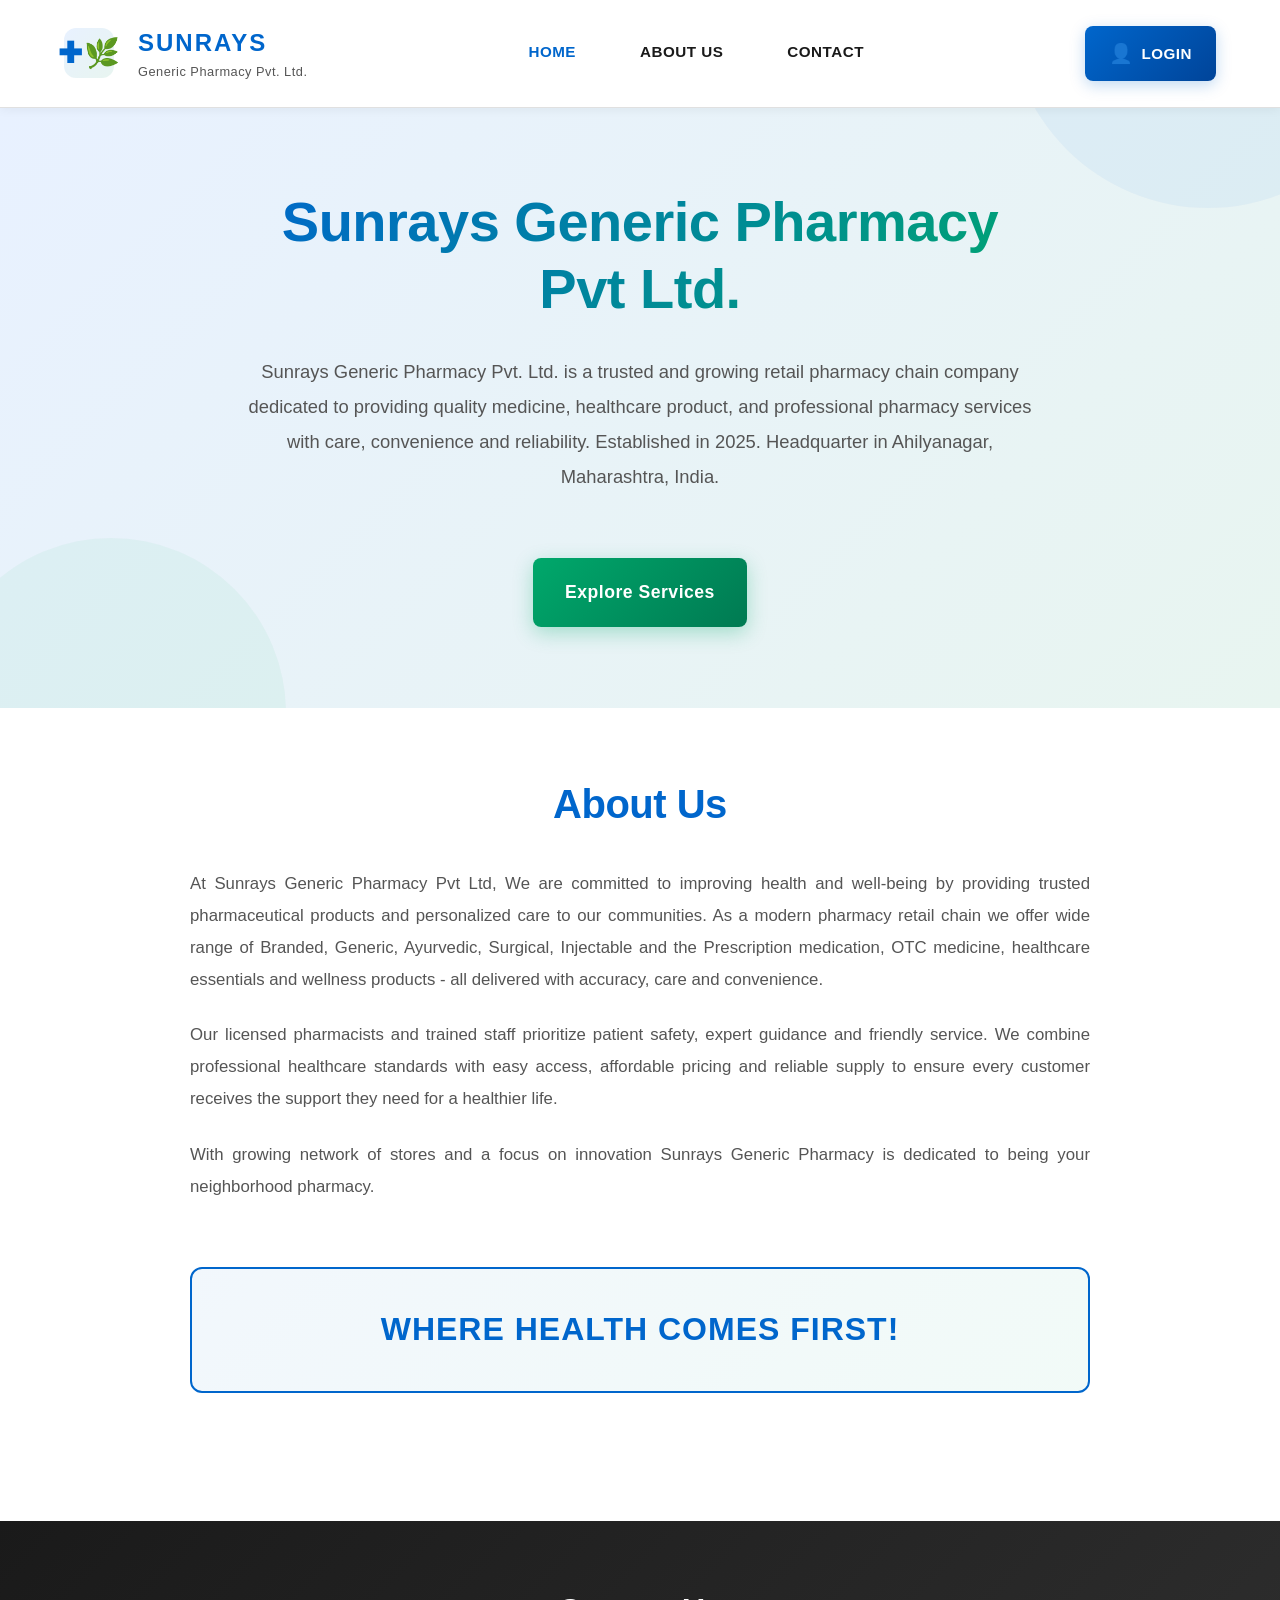
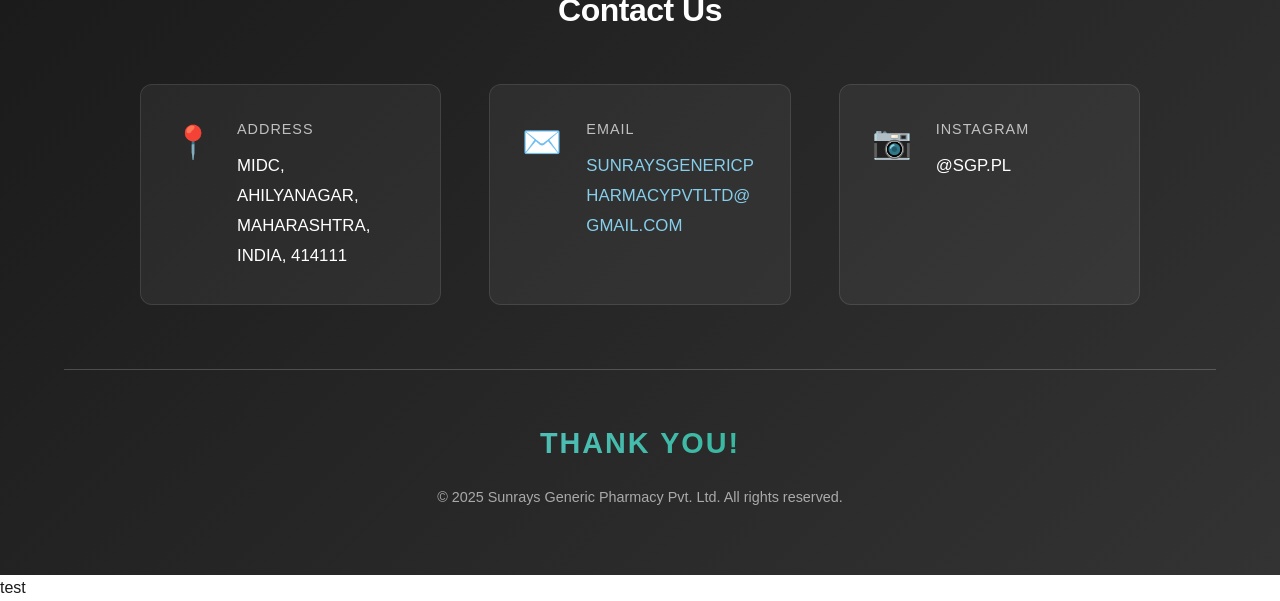
==== commit bb781460: "Trigger redeploy" ====
--- a/index.html
+++ b/index.html
@@ -131,3 +131,4 @@
     <script src="script.js"></script>
 </body>
 </html>
+test
